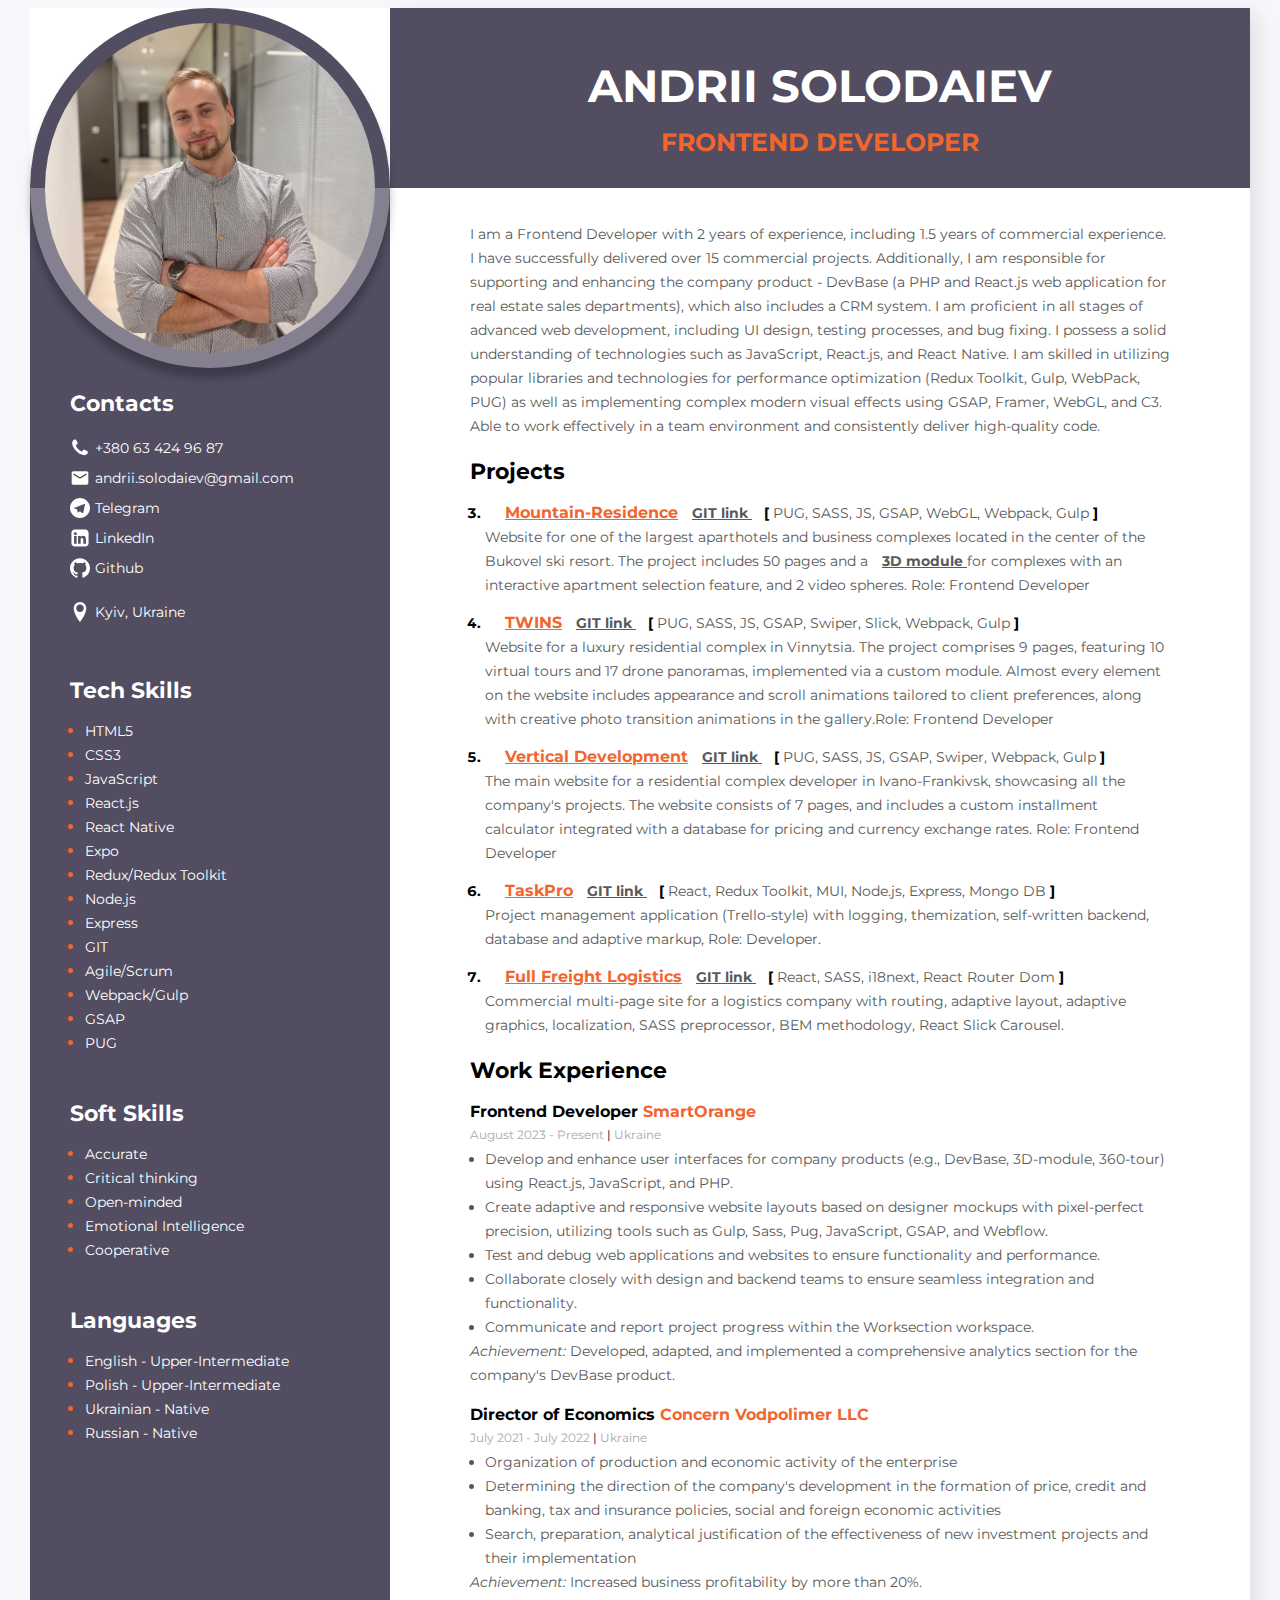
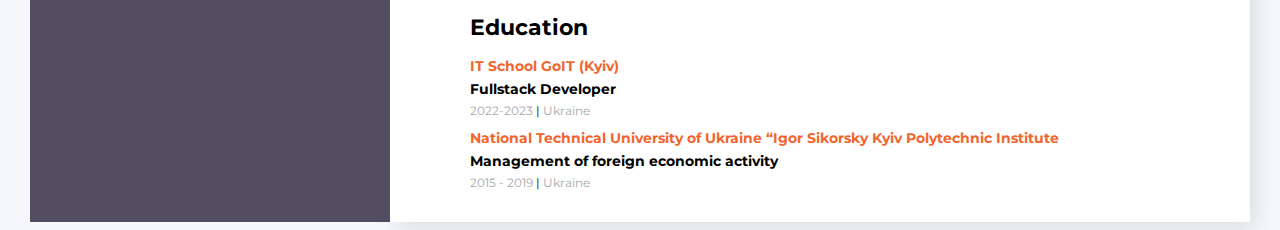
==== index.html @ bf913b3d "Update index.html 2" ====
<!DOCTYPE html>
<html lang="en">
<head>
    <meta charset="UTF-8">
    <meta http-equiv="X-UA-Compatible" content="IE=edge">
    <meta name="viewport" content="width=device-width, initial-scale=1.0">
    <link rel="preconnect" href="https://fonts.googleapis.com">
    <link rel="preconnect" href="https://fonts.gstatic.com" crossorigin>
    <link href="https://fonts.googleapis.com/css2?family=Montserrat:wght@400;700&display=swap" rel="stylesheet">
    <link rel="stylesheet" href="styles/styles.css">
    <title>Resume</title>
</head>
<body>
    
<!--Main-->
<div class="main">
    <!--Main Content-->
    <div class="main-content">
        <!--About user-->
        <div class="about">
            <div class="title-wrapper">
            <h1 class="about-name">Andrii Solodaiev</h1> 
            <h2 class="about-position">Frontend developer</h2> 
            </div>
            <p class="about-description">I am a Frontend Developer with 2 years of experience, including 1.5 years of commercial experience. I have successfully delivered over 15 commercial projects. Additionally, I am responsible for supporting and enhancing the  company product - DevBase (a PHP and React.js web application for real estate sales departments), which also includes a CRM system. I am proficient in all stages of advanced web development, including UI design, testing processes, and bug fixing. I possess a solid understanding of technologies such as JavaScript, React.js, and React Native. I am skilled in utilizing popular libraries and technologies for performance optimization (Redux Toolkit, Gulp, WebPack, PUG) as well as implementing complex modern visual effects using GSAP, Framer, WebGL, and C3. Able to work effectively in a team environment and consistently deliver high-quality code.
            </p> 
        </div>
        <!--Projects-->
        <div class="projects">
            <h3 class="title">
                Projects
            </h3>
            <ol class="project-list" start="3">
                <li class="project-item">
                    <span class="project">
                        <a href="https://invest.mountain-residence.com/" class="project-link org" target="_blank" rel="noopener noreferrer">Mountain-Residence</a>
                        <a href="https://github.com/AndriiSolodaiev/mountain-residence.git" class="project-link git" target="_blank" rel="noopener noreferrer"> GIT link </a>
                        <span class="project-brecket">&nbsp &nbsp[</span> PUG, SASS, JS, GSAP, WebGL, Webpack, Gulp <span class="project-brecket">]</span>
                        <p class="project-description">Website for one of the largest aparthotels and business complexes located in the center of the Bukovel ski resort. The project includes 50 pages and a <a href="https://invest.mountain-residence.com/3d/" class="project-link git" target="_blank" rel="noopener noreferrer">3D module </a> for complexes with an interactive apartment selection feature, and 2 video spheres. Role: Frontend Developer</p>
                    </span>
                </li>
                <li class="project-item">
                    <span class="project">
                        <a href="https://twins.vn.ua/" class="project-link org" target="_blank" rel="noopener noreferrer">TWINS</a>
                        <a href="https://github.com/AndriiSolodaiev/JS-command-project.git" class="project-link git" target="_blank" rel="noopener noreferrer"> GIT link </a>
                        <span class="project-brecket">&nbsp &nbsp[</span> PUG, SASS, JS, GSAP, Swiper, Slick, Webpack, Gulp <span class="project-brecket">]</span>
                        <p class="project-description">Website for a luxury residential complex in Vinnytsia. The project comprises 9 pages, featuring 10 virtual tours and 17 drone panoramas, implemented via a custom module. Almost every element on the website includes appearance and scroll animations tailored to client preferences, along with creative photo transition animations in the gallery.Role: Frontend Developer</p>
                    </span>
                </li>
                <li class="project-item">
                    <span class="project">
                        <a href="https://vertykal.ua/" class="project-link org" target="_blank" rel="noopener noreferrer">Vertical Development</a>
                        <a href="https://github.com/AndriiSolodaiev/vertical-site.git" class="project-link git" target="_blank" rel="noopener noreferrer"> GIT link </a>
                        <span class="project-brecket">&nbsp &nbsp[</span> PUG, SASS, JS, GSAP, Swiper, Webpack, Gulp <span class="project-brecket">]</span>
                        <p class="project-description">The main website for a residential complex developer in Ivano-Frankivsk, showcasing all the company's projects. The website consists of 7 pages, and includes a custom installment calculator integrated with a database for pricing and currency exchange rates. Role: Frontend Developer</p>
                    </span>
                </li>
                <li class="project-item">
                    <span class="project">
                        <a href="https://katerinapilipets.github.io/team-project-TaskPro-Frontend/" class="project-link org" target="_blank" rel="noopener noreferrer">TaskPro</a>
                        <a href="https://github.com/AndriiSolodaiev/team-project-TaskPro-Frontend.git" class="project-link git" target="_blank" rel="noopener noreferrer"> GIT link </a>
                        <span class="project-brecket">&nbsp &nbsp[</span> React, Redux Toolkit, MUI, Node.js, Express, Mongo DB <span class="project-brecket">]</span>
                        <p class="project-description">Project management application (Trello-style) with logging, themization, self-written backend, database and adaptive markup, Role: Developer.</p>
                    </span>
                </li>
                <li class="project-item">
                    <span class="project">
                        <a href="https://www.fflogistics.com.ua/" class="project-link org" target="_blank" rel="noopener noreferrer">Full Freight Logistics</a>
                        <a href="https://github.com/AndriiSolodaiev/fflogistics.git" class="project-link git" target="_blank" rel="noopener noreferrer"> GIT link </a>
                        <span class="project-brecket">&nbsp &nbsp[</span> React, SASS, i18next, React Router Dom <span class="project-brecket">]</span>
                        <p class="project-description">Commercial multi-page site for a logistics company with routing, adaptive layout, adaptive graphics, localization, SASS preprocessor, BEM
                            methodology, React Slick Carousel.</p>
                    </span>
                </li>
                
            </ol>
        </div>
        <!--Work-->
        <div class="work">
            <h3 class="title">Work Experience</h3>
            <!--Company 1-->
             <div>
            <h4 class="work-position">Frontend Developer <span class="org">SmartOrange</span></h4>
            <p class="period">August 2023 - Present <span class="slash">|</span> Ukraine</p>
            <ul class="work-list">
                <li class="work-list-item">Develop and enhance user interfaces for company products (e.g., DevBase, 3D-module, 360-tour) using React.js, JavaScript, and PHP.</li> 
                <li class="work-list-item">Create adaptive and responsive website layouts based on designer mockups with pixel-perfect precision, utilizing tools such as Gulp, Sass, Pug, JavaScript, GSAP, and Webflow.</li>
                <li class="work-list-item">Test and debug web applications and websites to ensure functionality and performance.</li>
                <li class="work-list-item">Collaborate closely with design and backend teams to ensure seamless integration and functionality.</li>
                <li class="work-list-item">Communicate and report project progress within the Worksection workspace.</li>                
            </ul>
            <p class="work-list-item achievement"><i>Achievement:</i> Developed, adapted, and implemented a comprehensive analytics section for the company's DevBase product.</p>
        </div>
            <!--Company 2-->
            <div>
                <h4 class="work-position">Director of Economics <span class="org">Concern Vodpolimer LLC</span></h4>
                <p class="period">July 2021 - July 2022 <span class="slash">|</span> Ukraine</p>
                <ul class="work-list">
                    <li class="work-list-item">Organization of production and economic activity of the enterprise</li>
                    <li class="work-list-item">Determining the direction of the company's development in the formation of price, credit and banking, tax and insurance
                    policies, social and foreign economic activities</li>
                    <li class="work-list-item">Search, preparation, analytical justification of the effectiveness of new investment projects and their implementation</li>
                </ul>
                <p class="work-list-item achievement"><i>Achievement:</i> Increased business profitability by more than 20%.</p>
            </div>
            

        </div class="educ">
        <!--Education-->
        <div class="education">
        <h3 class="title">Education</h3>
        <h4 class="university">IT School GoIT (Kyiv)</h4>
        <h5 class="faculty">Fullstack Developer</h5>
        <p class="period period-bottom-margin">2022-2023 <span class="slash">|</span> Ukraine</p>
        <h4 class="university">National Technical University of Ukraine “Igor Sikorsky Kyiv Polytechnic Institute</h4>
        <h5 class="faculty">Management of foreign economic activity</h5>
        <p class="period endOfResume">2015 - 2019 <span class="slash">|</span> Ukraine</p>
        </div>
    </div>
    <!--Sidebar-->
    <aside class="sidebar">
        <div class="img-wrap">
        <img src="img/photo.jpg" alt="user photo" class="photo"></div>
        <!--Contacts-->
        <div class="contacts">
            <h3 class="sidebar-title">Contacts</h3>
            <div>
                <ul class="contasts-list">
                    <li class="contacts-item">
                            <svg class="contact-icon">
                                <use href="./img/sprite.svg#phone"></use>
                            </svg>
                        <a href="tel:+380 63 424 96 87" class="C"> +380 63 424 96 87</a>
                    </li>
                    <li class="contacts-item">
                        <svg class="contact-icon">
                            <use href="./img/sprite.svg#email"></use>
                        </svg>
                        <a href="mailto:andrii.solodaiev@gmail.com" class="C"> andrii.solodaiev@gmail.com</a>
                    </li>
                    <li class="contacts-item">
                        <svg class="contact-icon">
                            <use href="./img/sprite.svg#send"></use>
                        </svg>
                        <a href="https://t.me/andrii_solo" class="C" target="_blank" rel="noopener noreferrer"> Telegram</a>
                    </li>
                    <li class="contacts-item">
                        <svg class="contact-icon">
                            <use href="./img/sprite.svg#linkedin"></use>
                        </svg>
                        <a href="https://www.linkedin.com/in/andrii-solodaiev-0b041a264/" class="C" target="blank" rel="noopener noreferrer"> LinkedIn</a>
                    </li>
                    <li class="contacts-item">
                        <svg class="contact-icon">
                            <use href="./img/sprite.svg#github"></use>
                        </svg>
                        <a href="https://github.com/AndriiSolodaiev" class="C" target="_blank" rel="noopener noreferrer"> Github</a>
                    </li>
                    <li class="contacts-item">
                        <svg class="contact-icon">
                            <use href="./img/sprite.svg#location"></use>
                        </svg>
                        <p  class="C"> Kyiv, Ukraine</p>
                    </li>
            
                </ul>
            </div>
        </div>
        <!--Tech Skills-->
        <div class="skills">
            <h3 class="sidebar-title">Tech Skills</h3>
            <ul class="tech-skills-list">
                <li class="list-points"><span class="tech-skills-text">HTML5</span> </li>
                <li class="list-points"><span class="tech-skills-text">CSS3</span></li>               
                <li class="list-points"><span class="tech-skills-text">JavaScript</span></li>
                <li class="list-points"><span class="tech-skills-text">React.js</span></li>
                <li class="list-points"><span class="tech-skills-text">React Native</span></li>
                <li class="list-points"><span class="tech-skills-text">Expo</span></li>
                <li class="list-points"><span class="tech-skills-text">Redux/Redux Toolkit</span></li>
                <li class="list-points"><span class="tech-skills-text">Node.js</span></li>
                <li class="list-points"><span class="tech-skills-text">Express</span></li>
                <li class="list-points"><span class="tech-skills-text">GIT</span></li>
                <li class="list-points"><span class="tech-skills-text">Agile/Scrum</span></li>
                <li class="list-points"><span class="tech-skills-text">Webpack/Gulp</span></li>
                <li class="list-points"><span class="tech-skills-text">GSAP</span></li>
                <li class="list-points"><span class="tech-skills-text">PUG</span></li>
                
            </ul>
        </div>
        <!--Soft Skills-->
        <div class="skills">
            <h3 class="sidebar-title">Soft Skills</h3>
            <ul class="tech-skills-list">
                <li class="list-points"><span class="tech-skills-text">Accurate</span></li>
                <li class="list-points"><span class="tech-skills-text">Critical thinking</span></li>
                <li class="list-points"><span class="tech-skills-text">Open-minded</span></li>
                <li class="list-points"><span class="tech-skills-text">Emotional Intelligence</span></li>
                <li class="list-points"><span class="tech-skills-text">Cooperative</span></li>
            </ul>
        </div>
        <!--Languages-->
        <div class="skills">
            <h3 class="sidebar-title">Languages</h3>
            <ul class="tech-skills-list">
                <li class="list-points"><span class="tech-skills-text">English - Upper-Intermediate</span></li>
                <li class="list-points"><span class="tech-skills-text">Polish - Upper-Intermediate</span></li>
                <li class="list-points"><span class="tech-skills-text">Ukrainian - Native</span></li>
                <li class="list-points"><span class="tech-skills-text">Russian - Native</span></li>
            </ul>
        </div>
    </aside>
</div>

</body>
</html>
---- styles/styles.css ----
:root{
    --accent-color: #f1652e;
    --main-color: rgb(82, 77, 97);
}

body {
    font-family: 'Montserrat', sans-serif;
    background-color:#F5F7FA;
   
}
/* mainstyles */
.main {
    display: flex ;
    flex-direction: row-reverse;
    width: 1220px;
    margin: 0 auto
}
.main-content {
    background-image: linear-gradient(to bottom, var(--main-color) 180px, #fff 180px );
    box-shadow: 6px 6px 20px rgba(0, 0, 0, 0.1);
    padding: 30px 80px;
    padding-bottom: 27px;
}
/* about styles */
.about {
margin-bottom: 0px;
   
}
.title-wrapper {
    height: 150px;
    padding-top: 20px;
  
}
.about-position {
font-style: normal;
    font-weight: 700;
    font-size: 25px;
    line-height: 17px;
    color: var(--accent-color);
    text-transform: uppercase;
    text-align: center;
}
.about-name {
font-style: normal;
    font-weight: 700;
    font-size: 45px;
    line-height: 55px;
    color: #fff;
    margin-bottom: 15px;
    margin-top: 0;
    text-align: center;
    text-transform: uppercase;
}
.about-description {
font-style: normal;
    font-weight: 400;
    font-size: 14px;
    line-height: 24px;
    color: #595959;
}
/* project styles*/

.projects {
   
}
.title {
    font-style: normal;
        font-weight: 700;
        font-size: 22px;
        line-height: 27px;
        color: #000000;
        margin-bottom: 15px;
        margin-top: 20px;
        
}
.project-list {
padding: 0;
margin-left: 15px;
}
.project-item {
    font-style: normal;
        font-weight: 700;
        font-size: 14px;
        line-height: 24px;
        color: #000000;
}
.project,
.project-link {
    font-style: normal;
        font-weight: 400;
        font-size: 14px;
        line-height: 24px;
        color: #595959;
        margin-left: 10px ;

        transition: color 250ms ease;
}
.project-link:hover, :focus {
    color:#a84c4c
}
.git {
    font-weight: 700;
}
.project-brecket {
    font-style: normal;
        font-weight: 700;
        font-size: 14px;
        line-height: 24px;
        color: #000000;
}
.project-description {
    margin-top: 0; 
}
/* work styles */

.work {
    
}
.work-position {
    font-style: normal;
        font-weight: 700;
        font-size: 16px;
        line-height: 20px;
        color: #000000;
        margin-top: 18px;
        margin-bottom: 0;
}
.work-list {
    padding: 0;
    margin-left: 15px;
    font-style: normal;
        font-weight: 400;
        font-size: 14px;
        line-height: 24px;
        color: #595959;
        margin-bottom: 0;
        margin-top: 0;
}
.work-list-item {
    font-style: normal;
        font-weight: 400;
        font-size: 14px;
        line-height: 24px;
        color: #595959;
        
}
.achievement {
    margin: 0;
}

    

.org {
    font-style: normal;
        font-weight: 700;
        font-size: 16px;
        line-height: 20px;
        color:var(--accent-color);
}
.period {
    font-style: normal;
        font-weight: 400;
        font-size: 12px;
        line-height: 15px;
        color: #A8A8A8;
        margin-bottom: 5px;
        margin-top: 5px;
}
.slash {
    font-style: normal;
        font-weight: 400;
        font-size: 12px;
        line-height: 15px;
        color: #000000;
}
/* education */
.educ {
    margin-top: 45px ;
}
.university { 
    font-style: normal;
    font-weight: 700;
    font-size: 14px;
    line-height: 20px;
    color: var(--accent-color);
    margin-bottom: 5px;
    margin-top: 0;
}
.faculty {
    font-style: normal;
    font-weight: 700;
    font-size: 14px;
    line-height: 17px;
    color: #000000;
margin-bottom: 5px;
margin-top: 0;
}
    .period-bottom-margin{
        margin-bottom: 10px;
    }
.sidebar {
    z-index: 1;
background-image: linear-gradient(to bottom, #fff 180px, var(--main-color) 180px); 
width: 360px;


}
/* img styles */
.img-wrap {
    width: 360px;
    height: 360px;
    background-image: linear-gradient(to bottom, var(--main-color) 180px, rgba(180, 177, 190, 0.514) 180px);
    border-radius: 50%;
     position: relative;
    box-shadow: 0px 10px 8px rgba(0, 0, 0, 0.26)
}
.photo {
    position: absolute;
    top:15px;
    left: 15px;
width: 330px;
margin-bottom: 50px;
border-radius: 50%;

}
/* Contacts */
.contacts,
.skills {
    margin-left: 40px;
    margin-bottom: 45px;
}
.contasts-list {
    list-style: none;
    padding: 0px;
}
.contact-icon {
    width:20px;
    height: 20px;
   position: absolute;
   top:5px;
    fill:#fff;
    margin-right: 10px;
}
.contacts-item {
    position: relative;
}
.contacts {
    margin-bottom: 50px;
}
.contact-type {
    font-style: normal;
    font-weight: 700;
    font-size: 14px;
    line-height: 24px;
    color: #FFFFFF;
    margin-right: 10px;
    
}
.C {margin-left: 25px;
    text-decoration: none;
           font-style: normal;
        font-weight: 400;
        font-size: 14px;
        line-height: 30px;
        color: #FFFFFF;
        transition: opacity 250ms ease;
        
}
.C:hover , :focus {
    opacity: 0.5;
}
.sidebar-title {
color: #FFFFFF;
font-style: normal;    
font-weight: 700;
font-size: 22px;
line-height: 27px;
margin-bottom: 10px;
}
/* tech and soft skills styles */
.tech-skills-list {
    color: #FFFFFF;
    padding: 0;
    margin: 15px;
}
.list-points {
    color: var(--accent-color);
}
.tech-skills-text {
    font-style: normal;
    font-weight: 400;
    font-size: 14px;
    line-height: 24px;
    color: #FFFFFF;
}
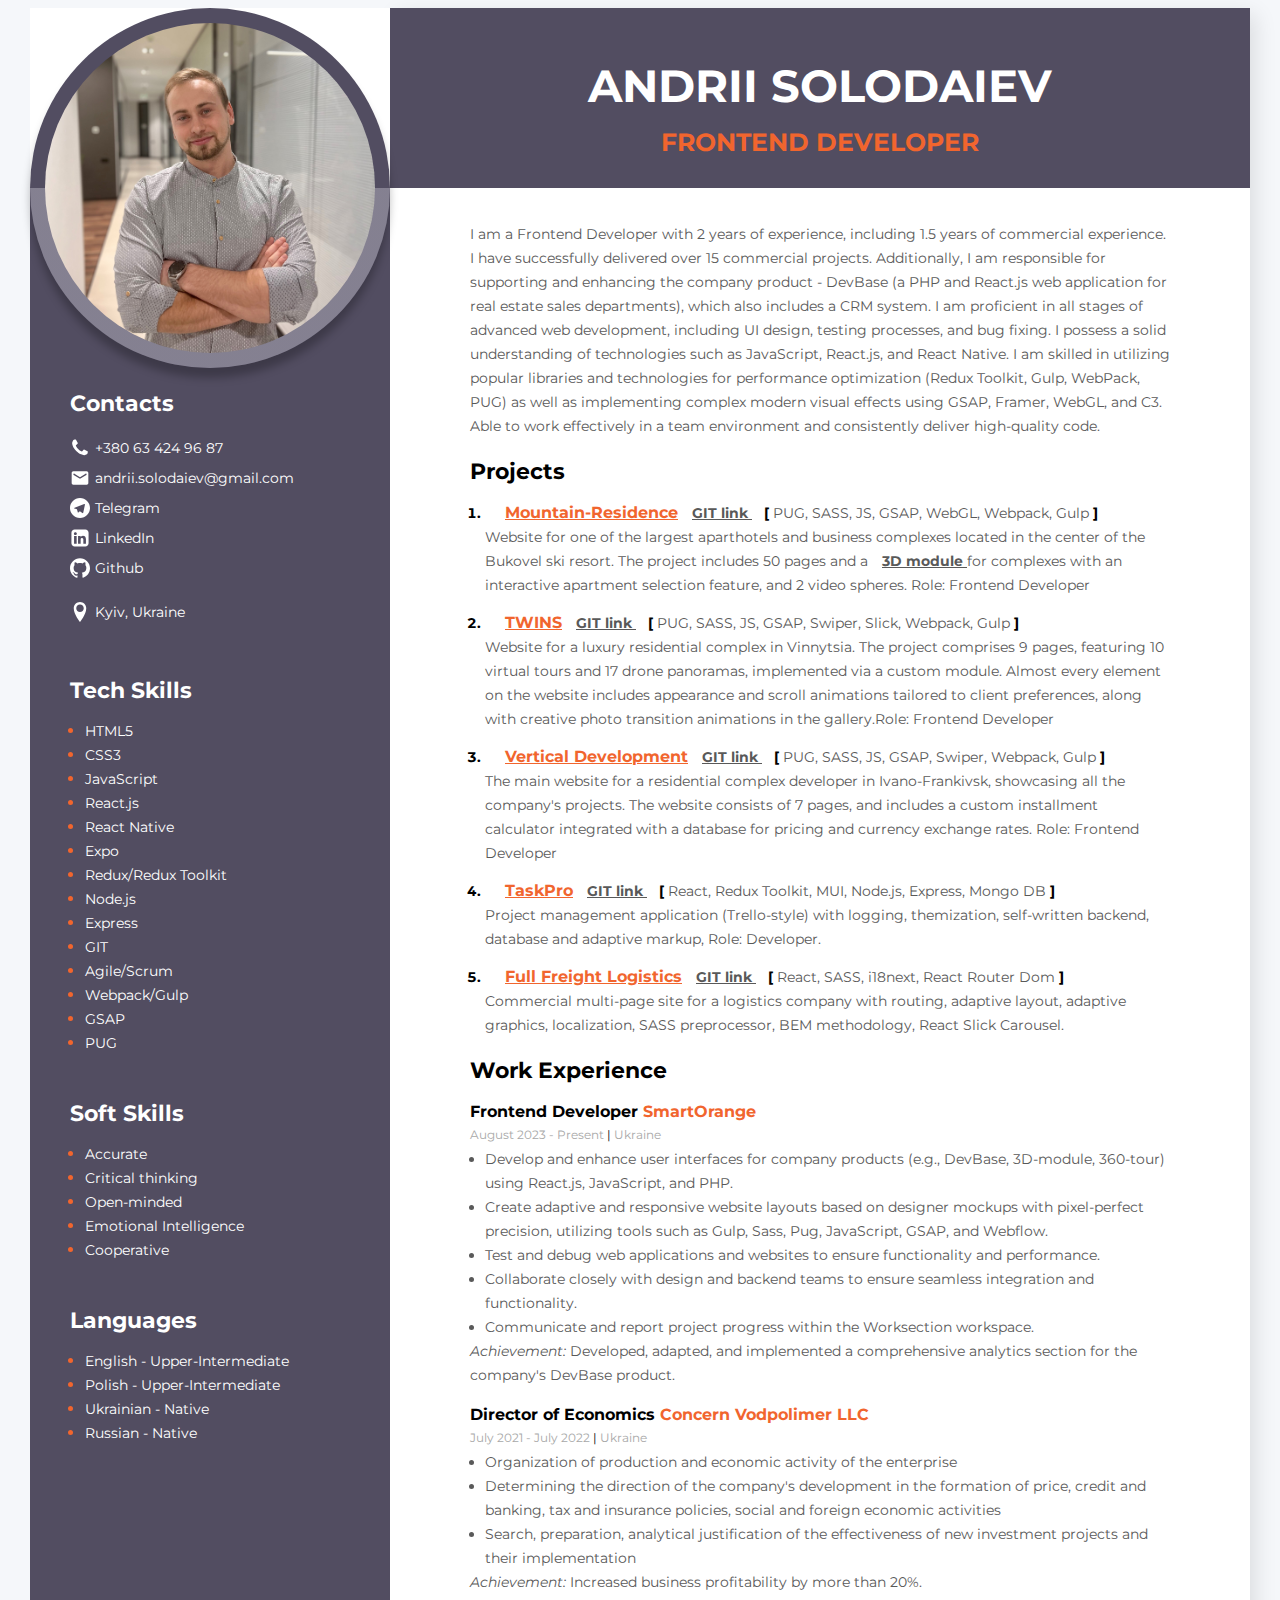
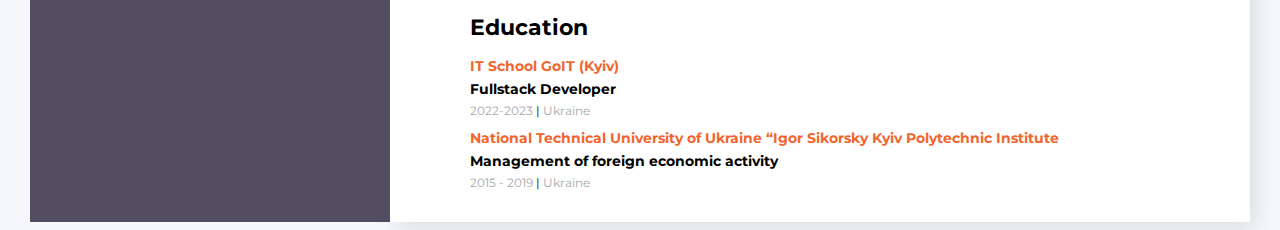
==== commit 87adf8be: "start list from 1" ====
--- a/index.html
+++ b/index.html
@@ -30,7 +30,7 @@
             <h3 class="title">
                 Projects
             </h3>
-            <ol class="project-list" start="3">
+            <ol class="project-list" >
                 <li class="project-item">
                     <span class="project">
                         <a href="https://invest.mountain-residence.com/" class="project-link org" target="_blank" rel="noopener noreferrer">Mountain-Residence</a>
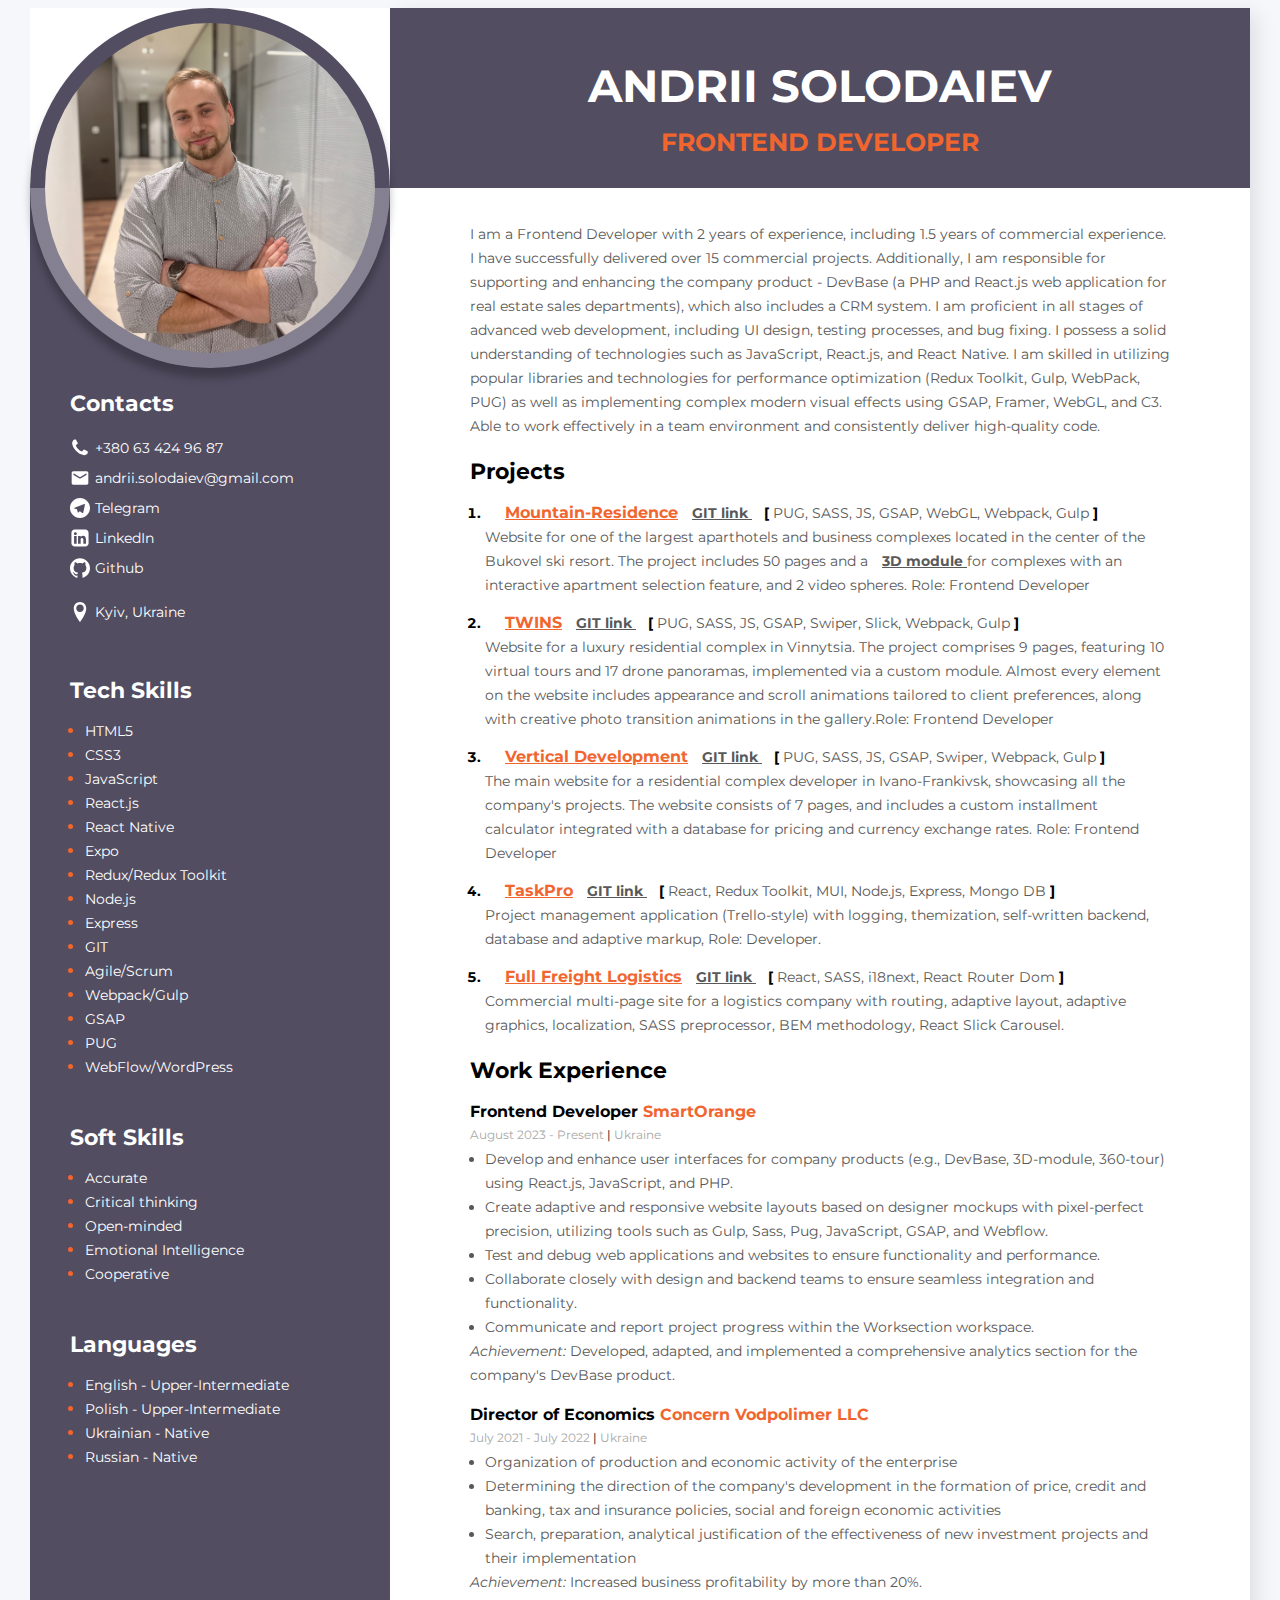
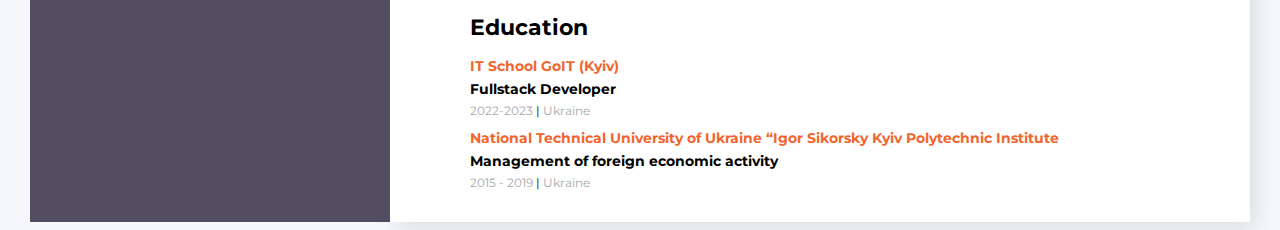
==== commit 3741b576: "add hard skill" ====
--- a/index.html
+++ b/index.html
@@ -184,7 +184,7 @@
                 <li class="list-points"><span class="tech-skills-text">Webpack/Gulp</span></li>
                 <li class="list-points"><span class="tech-skills-text">GSAP</span></li>
                 <li class="list-points"><span class="tech-skills-text">PUG</span></li>
-                
+                <li class="list-points"><span class="tech-skills-text">WebFlow/WordPress</span></li>
             </ul>
         </div>
         <!--Soft Skills-->
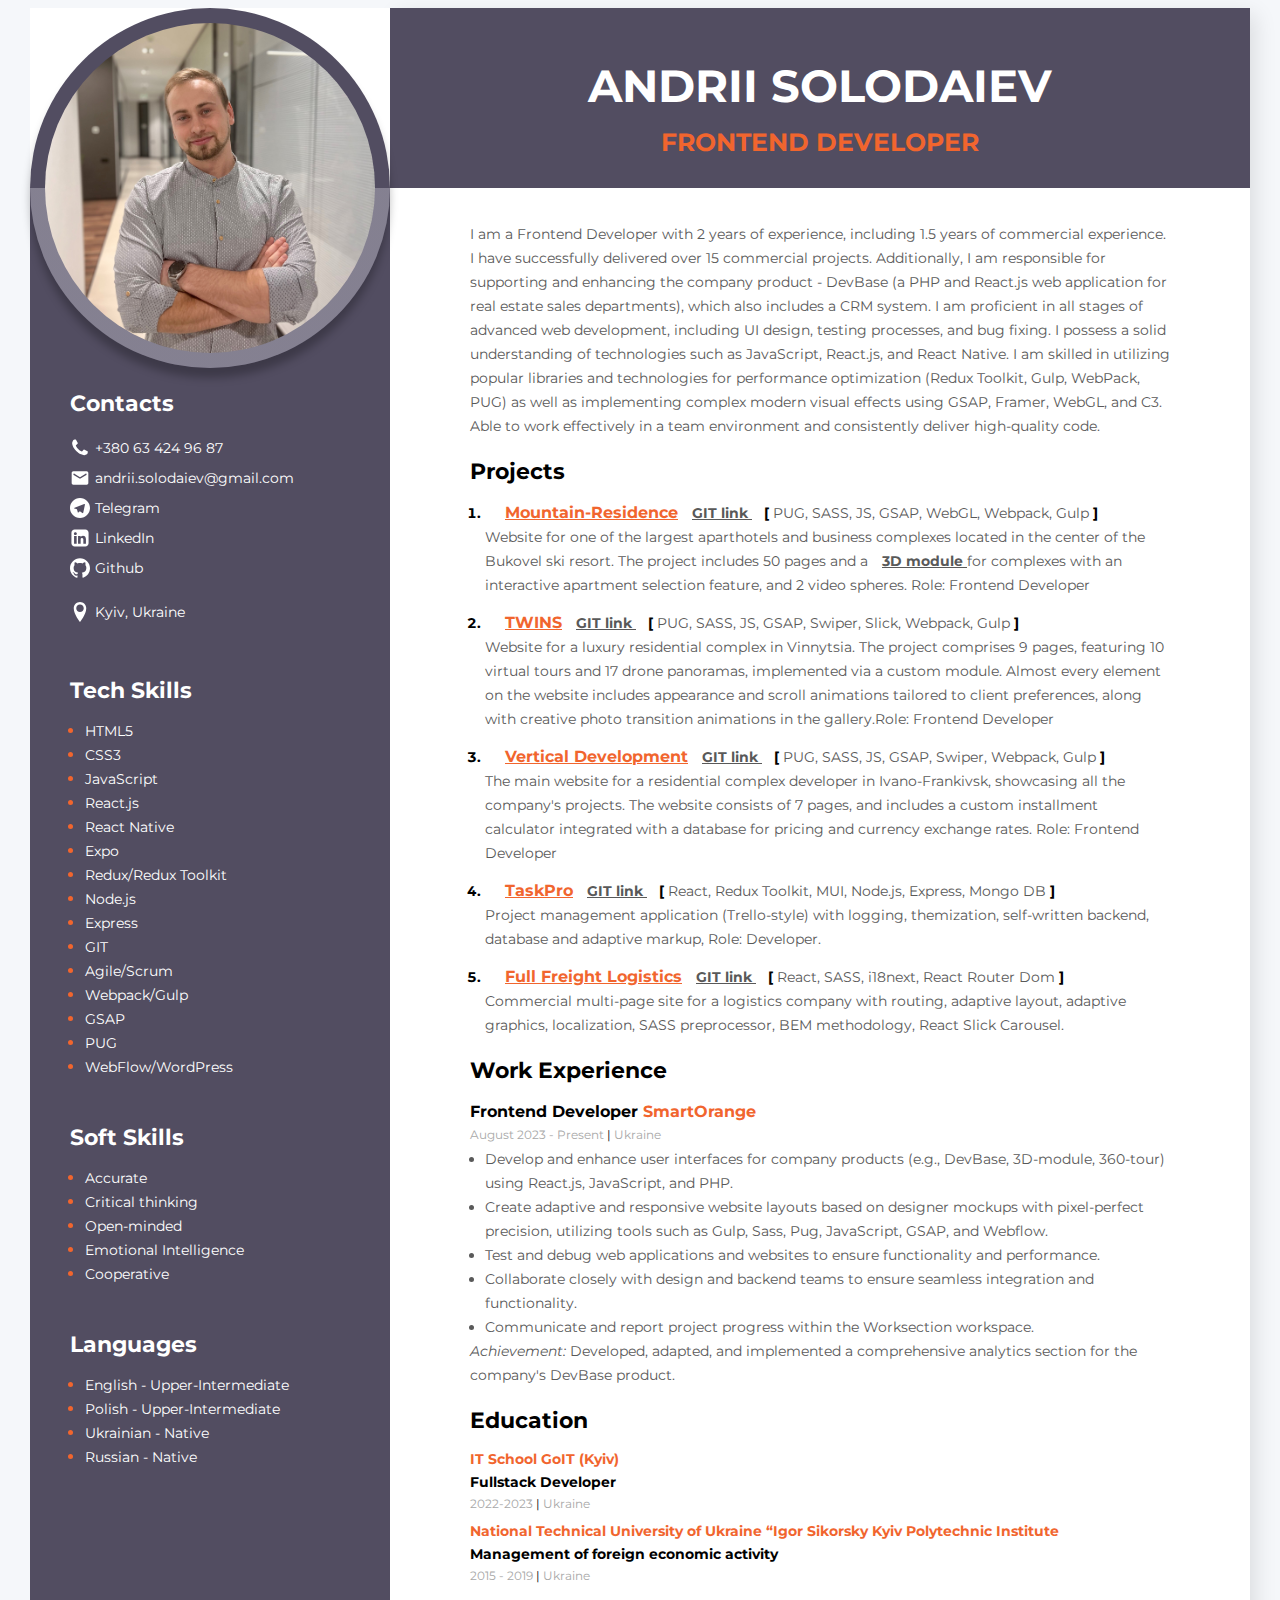
==== commit 17a5931a: "Comment last work" ====
--- a/index.html
+++ b/index.html
@@ -92,7 +92,7 @@
             <p class="work-list-item achievement"><i>Achievement:</i> Developed, adapted, and implemented a comprehensive analytics section for the company's DevBase product.</p>
         </div>
             <!--Company 2-->
-            <div>
+<!--             <div>
                 <h4 class="work-position">Director of Economics <span class="org">Concern Vodpolimer LLC</span></h4>
                 <p class="period">July 2021 - July 2022 <span class="slash">|</span> Ukraine</p>
                 <ul class="work-list">
@@ -102,7 +102,7 @@
                     <li class="work-list-item">Search, preparation, analytical justification of the effectiveness of new investment projects and their implementation</li>
                 </ul>
                 <p class="work-list-item achievement"><i>Achievement:</i> Increased business profitability by more than 20%.</p>
-            </div>
+            </div> -->
             
 
         </div class="educ">
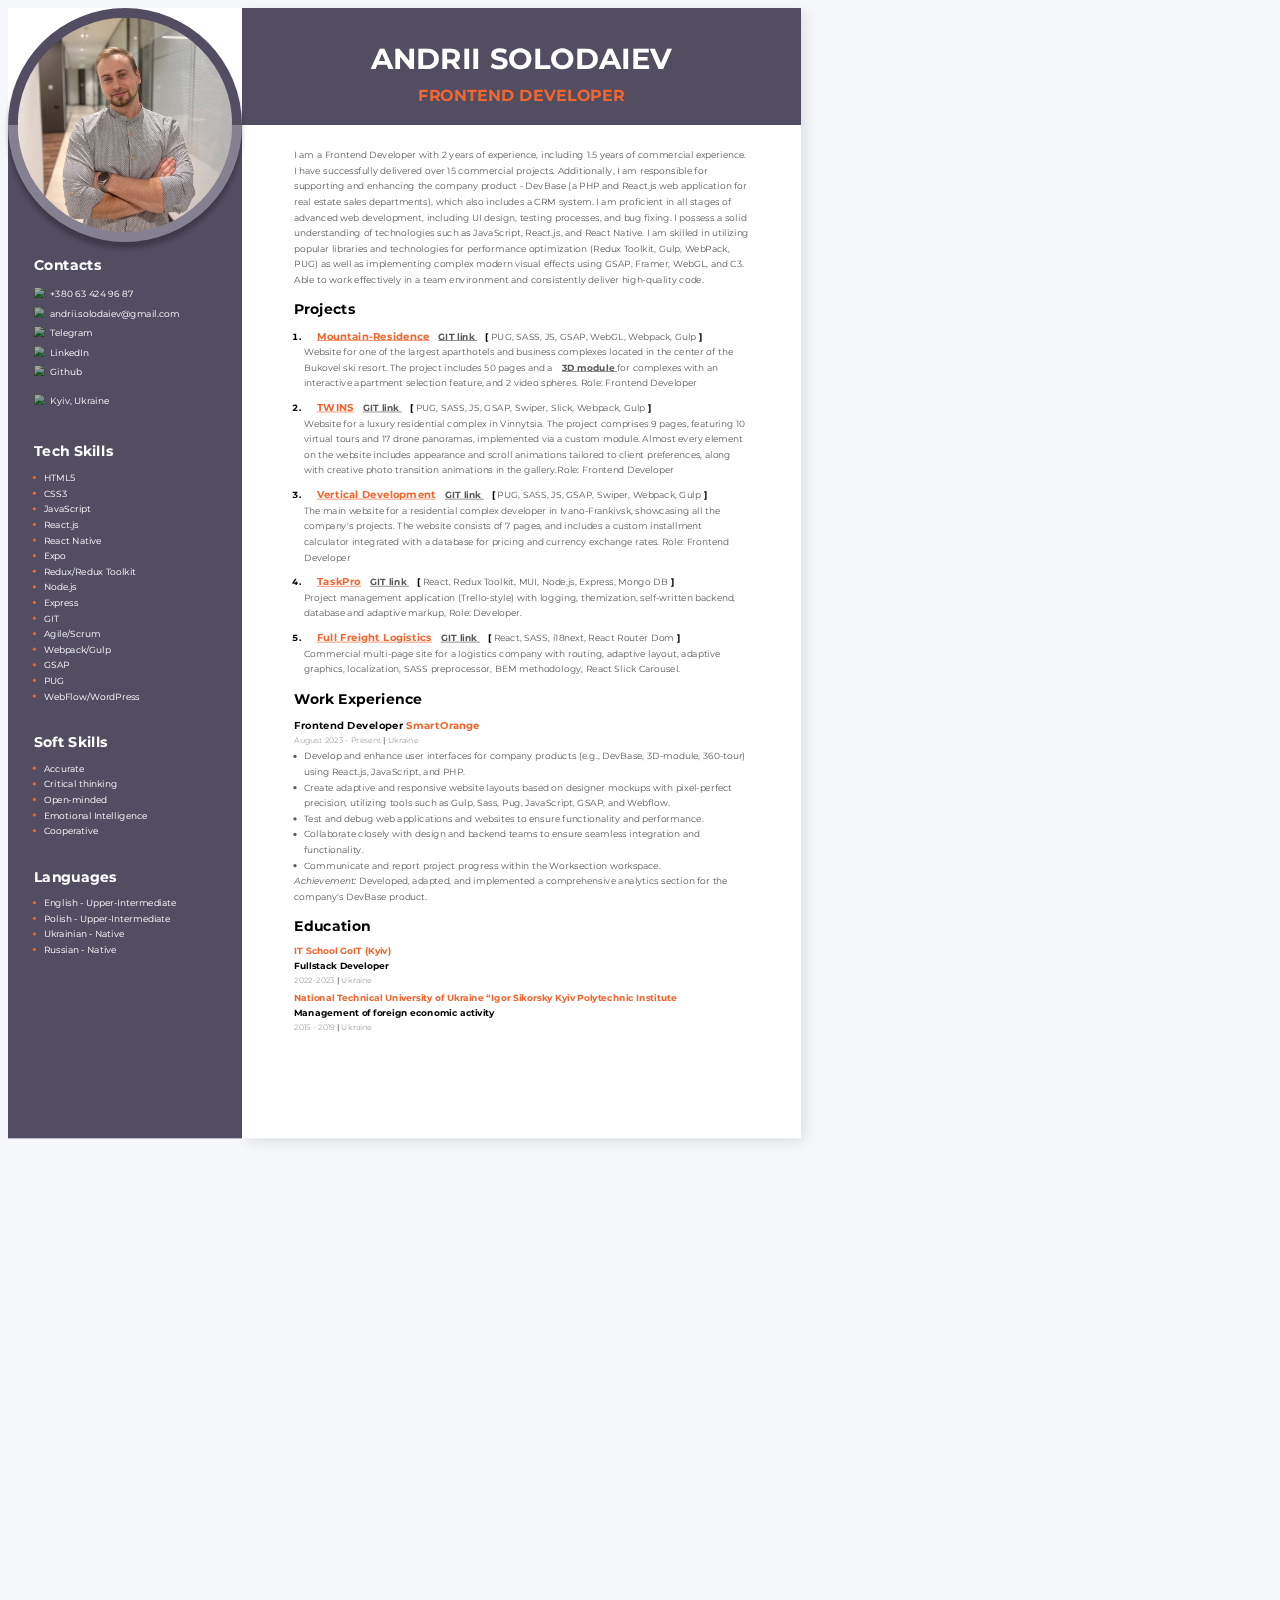
==== commit d2b86059: "change svg to png" ====
--- a/index.html
+++ b/index.html
@@ -127,39 +127,45 @@
             <div>
                 <ul class="contasts-list">
                     <li class="contacts-item">
-                            <svg class="contact-icon">
+<!--                             <svg class="contact-icon">
                                 <use href="./img/sprite.svg#phone"></use>
-                            </svg>
+                            </svg> -->
+                        <img src="./img/phone.png" alt="Phone" class="contact-icon contact-png">
                         <a href="tel:+380 63 424 96 87" class="C"> +380 63 424 96 87</a>
                     </li>
                     <li class="contacts-item">
-                        <svg class="contact-icon">
+<!--                         <svg class="contact-icon">
                             <use href="./img/sprite.svg#email"></use>
-                        </svg>
+                        </svg> -->
+                        <img src="./img/email.png" alt="Phone" class="contact-icon contact-png">
                         <a href="mailto:andrii.solodaiev@gmail.com" class="C"> andrii.solodaiev@gmail.com</a>
                     </li>
                     <li class="contacts-item">
-                        <svg class="contact-icon">
+<!--                         <svg class="contact-icon">
                             <use href="./img/sprite.svg#send"></use>
-                        </svg>
+                        </svg> -->
+                         <img src="./img/telegram.png" alt="Phone" class="contact-icon contact-png">
                         <a href="https://t.me/andrii_solo" class="C" target="_blank" rel="noopener noreferrer"> Telegram</a>
                     </li>
                     <li class="contacts-item">
-                        <svg class="contact-icon">
+<!--                         <svg class="contact-icon">
                             <use href="./img/sprite.svg#linkedin"></use>
-                        </svg>
+                        </svg> -->
+                         <img src="./img/ln.png" alt="Phone" class="contact-icon contact-png">
                         <a href="https://www.linkedin.com/in/andrii-solodaiev-0b041a264/" class="C" target="blank" rel="noopener noreferrer"> LinkedIn</a>
                     </li>
                     <li class="contacts-item">
-                        <svg class="contact-icon">
+<!--                         <svg class="contact-icon">
                             <use href="./img/sprite.svg#github"></use>
-                        </svg>
+                        </svg> -->
+                         <img src="./img/git.png" alt="Phone" class="contact-icon contact-png">
                         <a href="https://github.com/AndriiSolodaiev" class="C" target="_blank" rel="noopener noreferrer"> Github</a>
                     </li>
                     <li class="contacts-item">
-                        <svg class="contact-icon">
+<!--                         <svg class="contact-icon">
                             <use href="./img/sprite.svg#location"></use>
-                        </svg>
+                        </svg> -->
+                         <img src="./img/location.png" alt="Phone" class="contact-icon contact-png">
                         <p  class="C"> Kyiv, Ukraine</p>
                     </li>
             
--- a/styles/styles.css
+++ b/styles/styles.css
@@ -13,7 +13,11 @@
     display: flex ;
     flex-direction: row-reverse;
     width: 1220px;
-    margin: 0 auto
+    height: 460mm;
+    margin: 0 auto;
+    transform: scale(0.65);
+    transform-origin: top left;
+    margin-left: 0;
 }
 .main-content {
     background-image: linear-gradient(to bottom, var(--main-color) 180px, #fff 180px );
@@ -241,6 +245,9 @@
     fill:#fff;
     margin-right: 10px;
 }
+.contact-png {
+mix-blend-mode:difference;
+}
 .contacts-item {
     position: relative;
 }
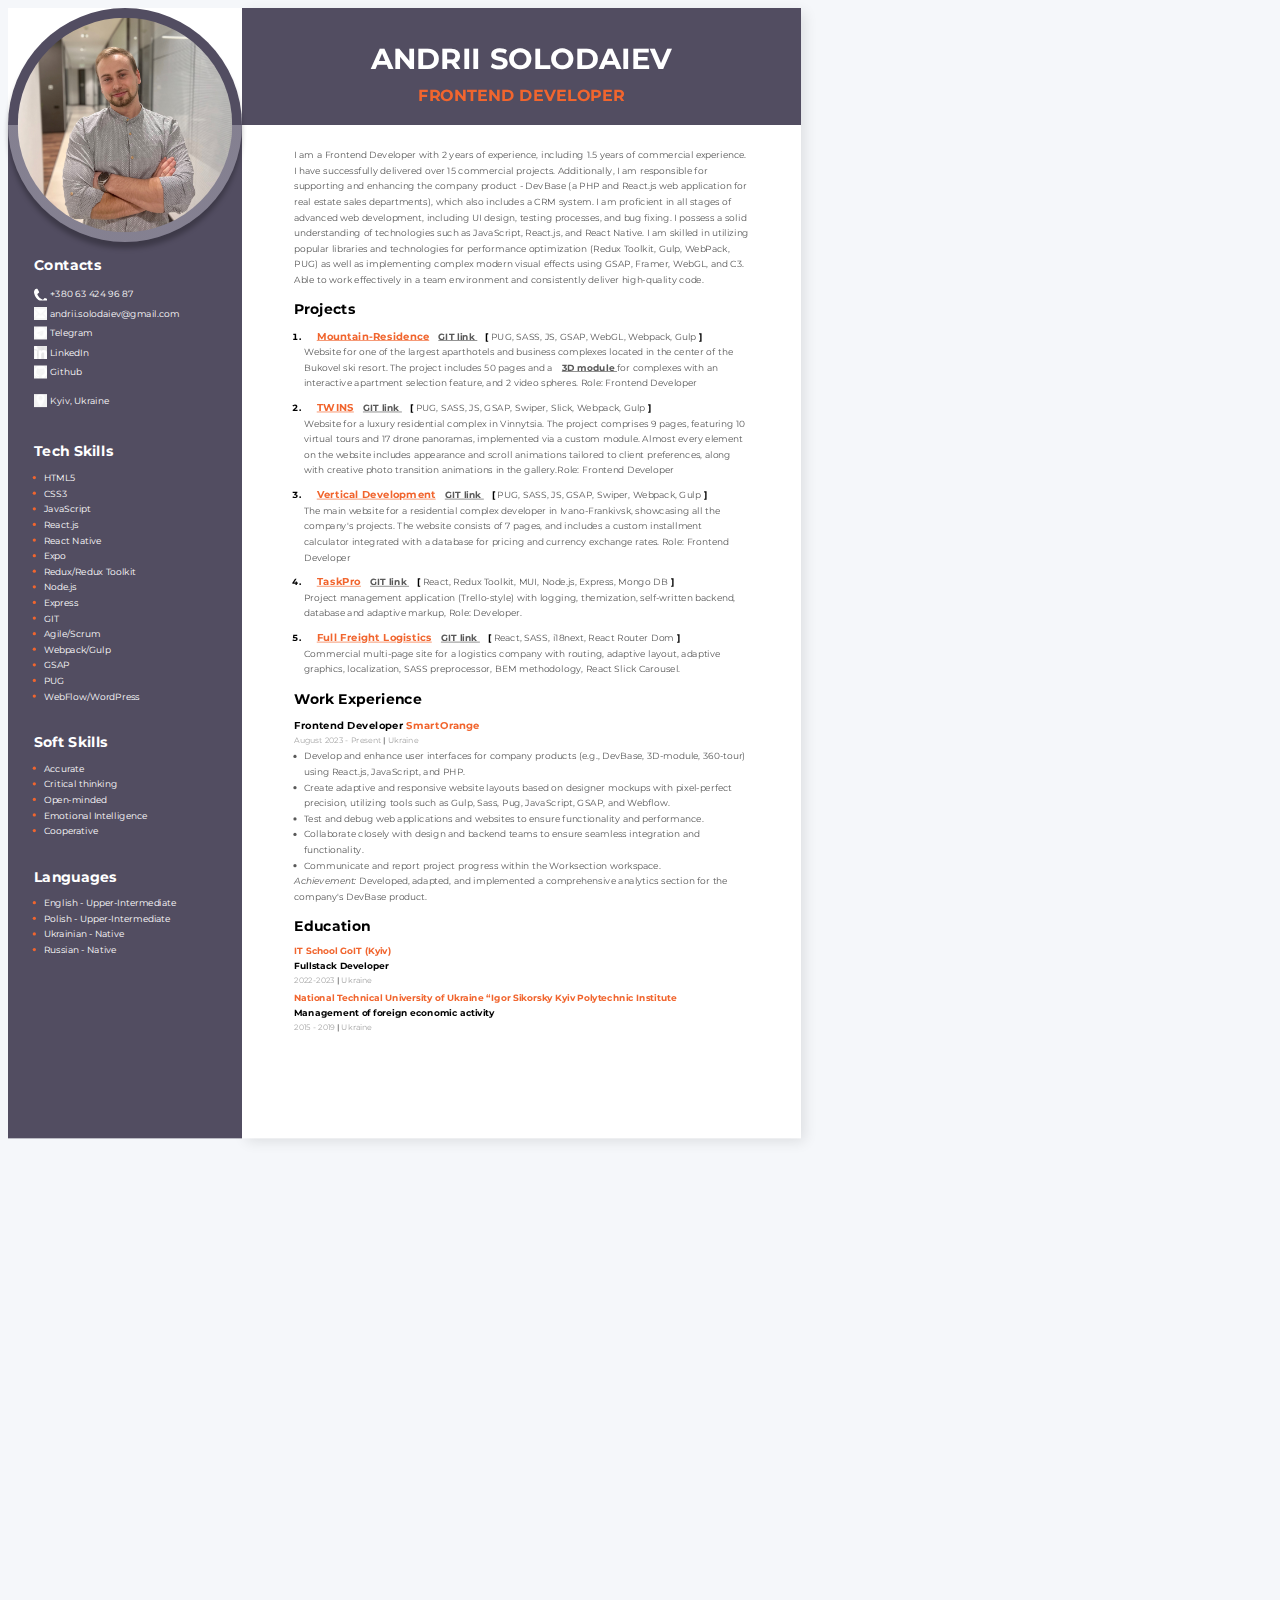
==== commit 39fd38c7: "try inline svg" ====
--- a/index.html
+++ b/index.html
@@ -127,10 +127,11 @@
             <div>
                 <ul class="contasts-list">
                     <li class="contacts-item">
-<!--                             <svg class="contact-icon">
-                                <use href="./img/sprite.svg#phone"></use>
-                            </svg> -->
-                        <img src="./img/phone.png" alt="Phone" class="contact-icon contact-png">
+                            <svg class="contact-icon">
+<!--                                 <use href="./img/sprite.svg#phone"></use> -->
+                                <path d="M22 19.375c0 0.562-0.25 1.656-0.484 2.172-0.328 0.766-1.203 1.266-1.906 1.656-0.922 0.5-1.859 0.797-2.906 0.797-1.453 0-2.766-0.594-4.094-1.078-0.953-0.344-1.875-0.766-2.734-1.297-2.656-1.641-5.859-4.844-7.5-7.5-0.531-0.859-0.953-1.781-1.297-2.734-0.484-1.328-1.078-2.641-1.078-4.094 0-1.047 0.297-1.984 0.797-2.906 0.391-0.703 0.891-1.578 1.656-1.906 0.516-0.234 1.609-0.484 2.172-0.484 0.109 0 0.219 0 0.328 0.047 0.328 0.109 0.672 0.875 0.828 1.188 0.5 0.891 0.984 1.797 1.5 2.672 0.25 0.406 0.719 0.906 0.719 1.391 0 0.953-2.828 2.344-2.828 3.187 0 0.422 0.391 0.969 0.609 1.344 1.578 2.844 3.547 4.813 6.391 6.391 0.375 0.219 0.922 0.609 1.344 0.609 0.844 0 2.234-2.828 3.187-2.828 0.484 0 0.984 0.469 1.391 0.719 0.875 0.516 1.781 1 2.672 1.5 0.313 0.156 1.078 0.5 1.188 0.828 0.047 0.109 0.047 0.219 0.047 0.328z"></path>
+                            </svg>
+<!--                         <img src="./img/phone.png" alt="Phone" class="contact-icon contact-png"> -->
                         <a href="tel:+380 63 424 96 87" class="C"> +380 63 424 96 87</a>
                     </li>
                     <li class="contacts-item">
--- a/styles/styles.css
+++ b/styles/styles.css
@@ -245,9 +245,9 @@
     fill:#fff;
     margin-right: 10px;
 }
-.contact-png {
-mix-blend-mode:difference;
-}
+/* .contact-png {
+mix-blend-mode:light;
+} */
 .contacts-item {
     position: relative;
 }
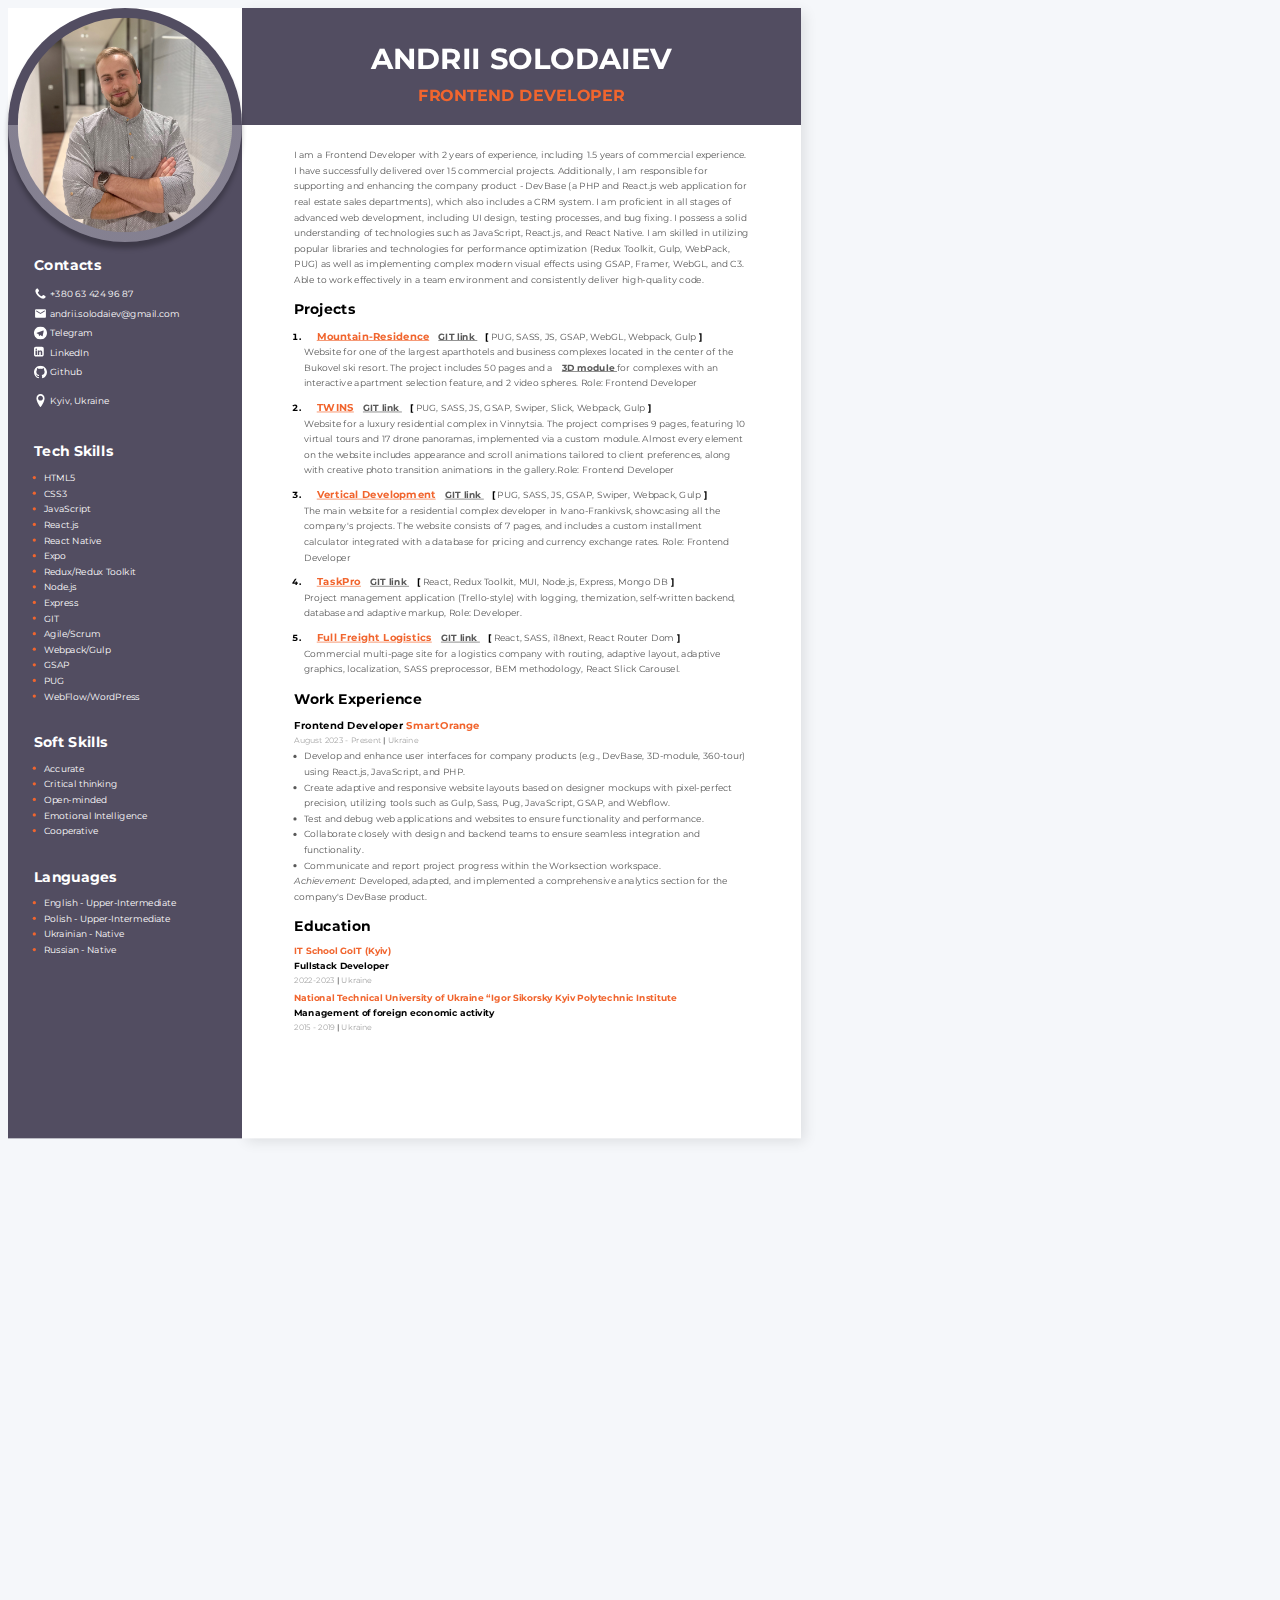
==== commit 6259b518: "change all svg to inline" ====
--- a/index.html
+++ b/index.html
@@ -127,46 +127,46 @@
             <div>
                 <ul class="contasts-list">
                     <li class="contacts-item">
-                            <svg class="contact-icon">
-<!--                                 <use href="./img/sprite.svg#phone"></use> -->
+                            <svg class="contact-icon" viewBox="0 0 22 28" xmlns="http://www.w3.org/2000/svg" >
+
                                 <path d="M22 19.375c0 0.562-0.25 1.656-0.484 2.172-0.328 0.766-1.203 1.266-1.906 1.656-0.922 0.5-1.859 0.797-2.906 0.797-1.453 0-2.766-0.594-4.094-1.078-0.953-0.344-1.875-0.766-2.734-1.297-2.656-1.641-5.859-4.844-7.5-7.5-0.531-0.859-0.953-1.781-1.297-2.734-0.484-1.328-1.078-2.641-1.078-4.094 0-1.047 0.297-1.984 0.797-2.906 0.391-0.703 0.891-1.578 1.656-1.906 0.516-0.234 1.609-0.484 2.172-0.484 0.109 0 0.219 0 0.328 0.047 0.328 0.109 0.672 0.875 0.828 1.188 0.5 0.891 0.984 1.797 1.5 2.672 0.25 0.406 0.719 0.906 0.719 1.391 0 0.953-2.828 2.344-2.828 3.187 0 0.422 0.391 0.969 0.609 1.344 1.578 2.844 3.547 4.813 6.391 6.391 0.375 0.219 0.922 0.609 1.344 0.609 0.844 0 2.234-2.828 3.187-2.828 0.484 0 0.984 0.469 1.391 0.719 0.875 0.516 1.781 1 2.672 1.5 0.313 0.156 1.078 0.5 1.188 0.828 0.047 0.109 0.047 0.219 0.047 0.328z"></path>
                             </svg>
 <!--                         <img src="./img/phone.png" alt="Phone" class="contact-icon contact-png"> -->
                         <a href="tel:+380 63 424 96 87" class="C"> +380 63 424 96 87</a>
                     </li>
                     <li class="contacts-item">
-<!--                         <svg class="contact-icon">
-                            <use href="./img/sprite.svg#email"></use>
-                        </svg> -->
-                        <img src="./img/email.png" alt="Phone" class="contact-icon contact-png">
+                        <svg class="contact-icon" viewBox="0 0 32 32" xmlns="http://www.w3.org/2000/svg">
+                            <path d="M26.667 5.333h-21.333c-1.467 0-2.652 1.2-2.652 2.667l-0.014 16c0 1.467 1.2 2.667 2.667 2.667h21.333c1.467 0 2.667-1.2 2.667-2.667v-16c0-1.467-1.2-2.667-2.667-2.667zM26.133 11.001l-9.426 5.892c-0.201 0.126-0.446 0.2-0.708 0.2s-0.506-0.075-0.713-0.204l0.006 0.003-9.426-5.892c-0.336-0.201-0.557-0.562-0.557-0.975 0-0.625 0.507-1.132 1.132-1.132 0.233 0 0.449 0.070 0.629 0.19l-0.004-0.003 8.933 5.586 8.933-5.588c0.176-0.118 0.392-0.188 0.624-0.188 0.625 0 1.132 0.507 1.132 1.132 0 0.413-0.221 0.775-0.552 0.972l-0.005 0.003z"></path>
+                        </svg>
+<!--                         <img src="./img/email.png" alt="Phone" class="contact-icon contact-png"> -->
                         <a href="mailto:andrii.solodaiev@gmail.com" class="C"> andrii.solodaiev@gmail.com</a>
                     </li>
                     <li class="contacts-item">
-<!--                         <svg class="contact-icon">
-                            <use href="./img/sprite.svg#send"></use>
-                        </svg> -->
-                         <img src="./img/telegram.png" alt="Phone" class="contact-icon contact-png">
+                        <svg class="contact-icon"  viewBox="0 0 32 32" xmlns="http://www.w3.org/2000/svg">
+                            <path d="M16 0c-8.838 0-16 7.162-16 16s7.162 16 16 16 16-7.163 16-16-7.163-16-16-16zM23.863 10.969l-2.625 12.369c-0.181 0.881-0.712 1.087-1.45 0.681l-4-2.956-1.919 1.869c-0.225 0.219-0.4 0.4-0.8 0.4-0.519 0-0.431-0.194-0.606-0.688l-1.363-4.475-3.956-1.231c-0.856-0.262-0.862-0.85 0.194-1.269l15.412-5.95c0.7-0.319 1.381 0.169 1.113 1.25z"></path>
+                        </svg>
+<!--                          <img src="./img/telegram.png" alt="Phone" class="contact-icon contact-png"> -->
                         <a href="https://t.me/andrii_solo" class="C" target="_blank" rel="noopener noreferrer"> Telegram</a>
                     </li>
                     <li class="contacts-item">
-<!--                         <svg class="contact-icon">
-                            <use href="./img/sprite.svg#linkedin"></use>
-                        </svg> -->
-                         <img src="./img/ln.png" alt="Phone" class="contact-icon contact-png">
+                        <svg class="contact-icon" viewBox="0 0 32 32" xmlns="http://www.w3.org/2000/svg">
+                            <path d="M3.703 22.094h3.609v-10.844h-3.609v10.844zM7.547 7.906c-0.016-1.062-0.781-1.875-2.016-1.875s-2.047 0.812-2.047 1.875c0 1.031 0.781 1.875 2 1.875h0.016c1.266 0 2.047-0.844 2.047-1.875zM16.688 22.094h3.609v-6.219c0-3.328-1.781-4.875-4.156-4.875-1.937 0-2.797 1.078-3.266 1.828h0.031v-1.578h-3.609s0.047 1.016 0 10.844v0h3.609v-6.062c0-0.313 0.016-0.641 0.109-0.875 0.266-0.641 0.859-1.313 1.859-1.313 1.297 0 1.813 0.984 1.813 2.453v5.797zM24 6.5v15c0 2.484-2.016 4.5-4.5 4.5h-15c-2.484 0-4.5-2.016-4.5-4.5v-15c0-2.484 2.016-4.5 4.5-4.5h15c2.484 0 4.5 2.016 4.5 4.5z"></path>
+                        </svg>
+<!--                          <img src="./img/ln.png" alt="Phone" class="contact-icon contact-png"> -->
                         <a href="https://www.linkedin.com/in/andrii-solodaiev-0b041a264/" class="C" target="blank" rel="noopener noreferrer"> LinkedIn</a>
                     </li>
                     <li class="contacts-item">
-<!--                         <svg class="contact-icon">
-                            <use href="./img/sprite.svg#github"></use>
-                        </svg> -->
-                         <img src="./img/git.png" alt="Phone" class="contact-icon contact-png">
+                        <svg class="contact-icon" viewBox="0 0 32 32" xmlns="http://www.w3.org/2000/svg">
+                            <path d="M16 0.396c-8.84 0-16 7.164-16 16 0 7.071 4.584 13.067 10.94 15.18 0.8 0.151 1.093-0.344 1.093-0.769 0-0.38-0.013-1.387-0.020-2.72-4.451 0.965-5.389-2.147-5.389-2.147-0.728-1.847-1.78-2.34-1.78-2.34-1.449-0.992 0.112-0.972 0.112-0.972 1.607 0.112 2.451 1.648 2.451 1.648 1.427 2.447 3.745 1.74 4.66 1.331 0.144-1.035 0.556-1.74 1.013-2.14-3.553-0.4-7.288-1.776-7.288-7.907 0-1.747 0.62-3.173 1.647-4.293-0.18-0.404-0.72-2.031 0.14-4.235 0 0 1.34-0.429 4.4 1.64 1.28-0.356 2.64-0.532 4-0.54 1.36 0.008 2.72 0.184 4 0.54 3.040-2.069 4.38-1.64 4.38-1.64 0.86 2.204 0.32 3.831 0.16 4.235 1.020 1.12 1.64 2.547 1.64 4.293 0 6.147-3.74 7.5-7.3 7.893 0.56 0.48 1.080 1.461 1.080 2.96 0 2.141-0.020 3.861-0.020 4.381 0 0.42 0.28 0.92 1.1 0.76 6.401-2.099 10.981-8.099 10.981-15.159 0-8.836-7.164-16-16-16z"></path>
+                        </svg>
+<!--                          <img src="./img/git.png" alt="Phone" class="contact-icon contact-png"> -->
                         <a href="https://github.com/AndriiSolodaiev" class="C" target="_blank" rel="noopener noreferrer"> Github</a>
                     </li>
                     <li class="contacts-item">
-<!--                         <svg class="contact-icon">
-                            <use href="./img/sprite.svg#location"></use>
-                        </svg> -->
-                         <img src="./img/location.png" alt="Phone" class="contact-icon contact-png">
+                        <svg class="contact-icon" viewBox="0 0 32 32" xmlns="http://www.w3.org/2000/svg">
+                            <path d="M16 0c-5.523 0-10 4.477-10 10 0 10 10 22 10 22s10-12 10-22c0-5.523-4.477-10-10-10zM16 16c-3.314 0-6-2.686-6-6s2.686-6 6-6 6 2.686 6 6-2.686 6-6 6z"></path>
+                        </svg>
+<!--                          <img src="./img/location.png" alt="Phone" class="contact-icon contact-png"> -->
                         <p  class="C"> Kyiv, Ukraine</p>
                     </li>
             
